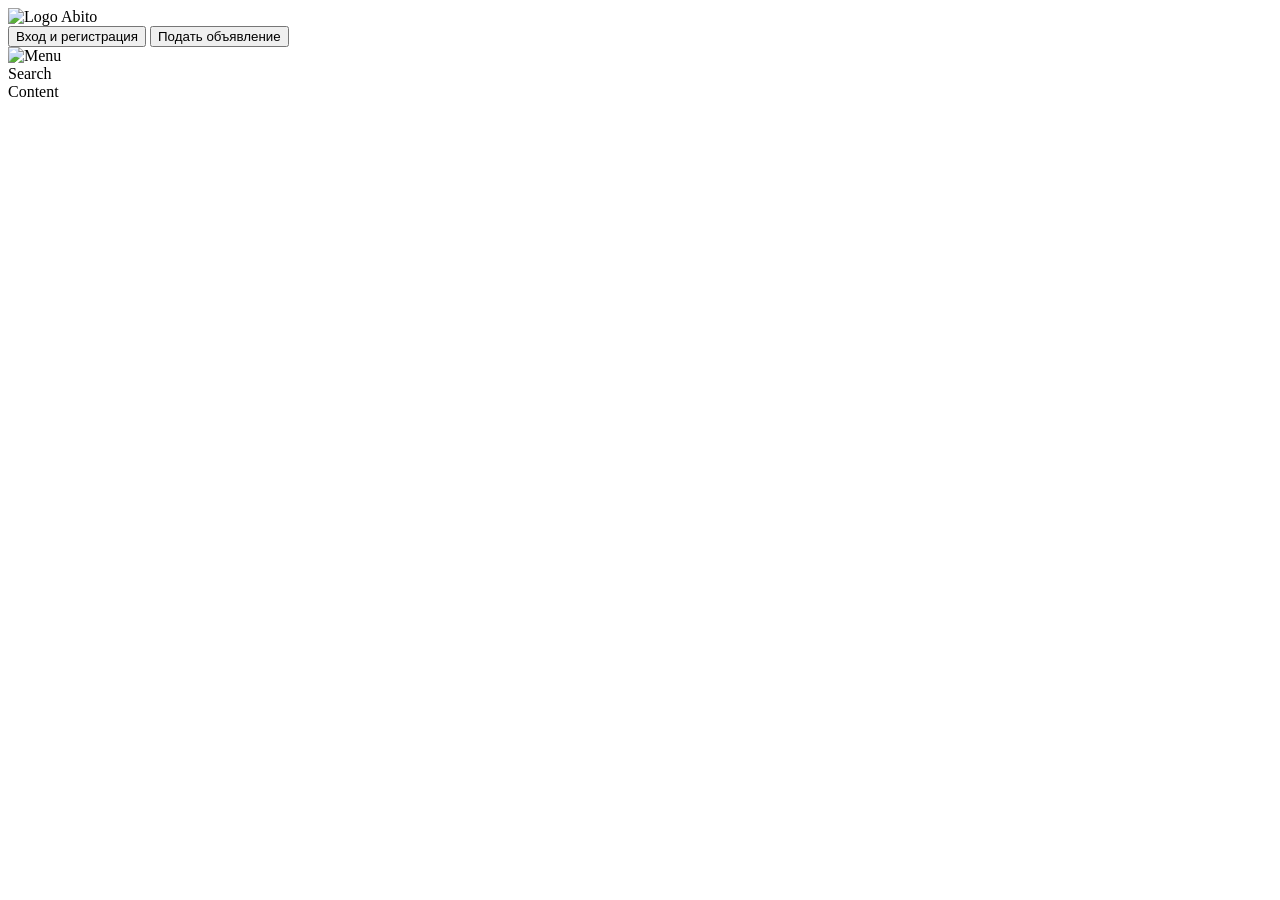
==== index.html @ ae2ff31c "Add files via upload" ====
<!DOCTYPE html>
<html lang="ru">
<head>
  <meta charset="UTF-8">
  <meta name="viewport" content="width=device-width, initial-scale=1.0">
  <title>Abito</title>
  <link rel="stylesheet" href="./css/style.css">
</head>
<body>
  <header class="header">
    <div class="container">
      <div class="header-box flex">
        <div class="header-logo flex">
          <img src="./image/logo.svg" alt="Logo">
          <span>Abito</span>
        </div>
        <div class="header-controls flex">
          <button class="btn btn-outline">
            Вход и регистрация
          </button>
          <button class="btn btn-primary">
            Подать объявление
          </button>
        </div>
        <div class="header-burger">
          <img src="/image/burger-menu.svg" alt="Menu">
        </div>
      </div>
    </div>
  </header>
  <div>Search</div>
  <main>Content</main>
</body>
</html>
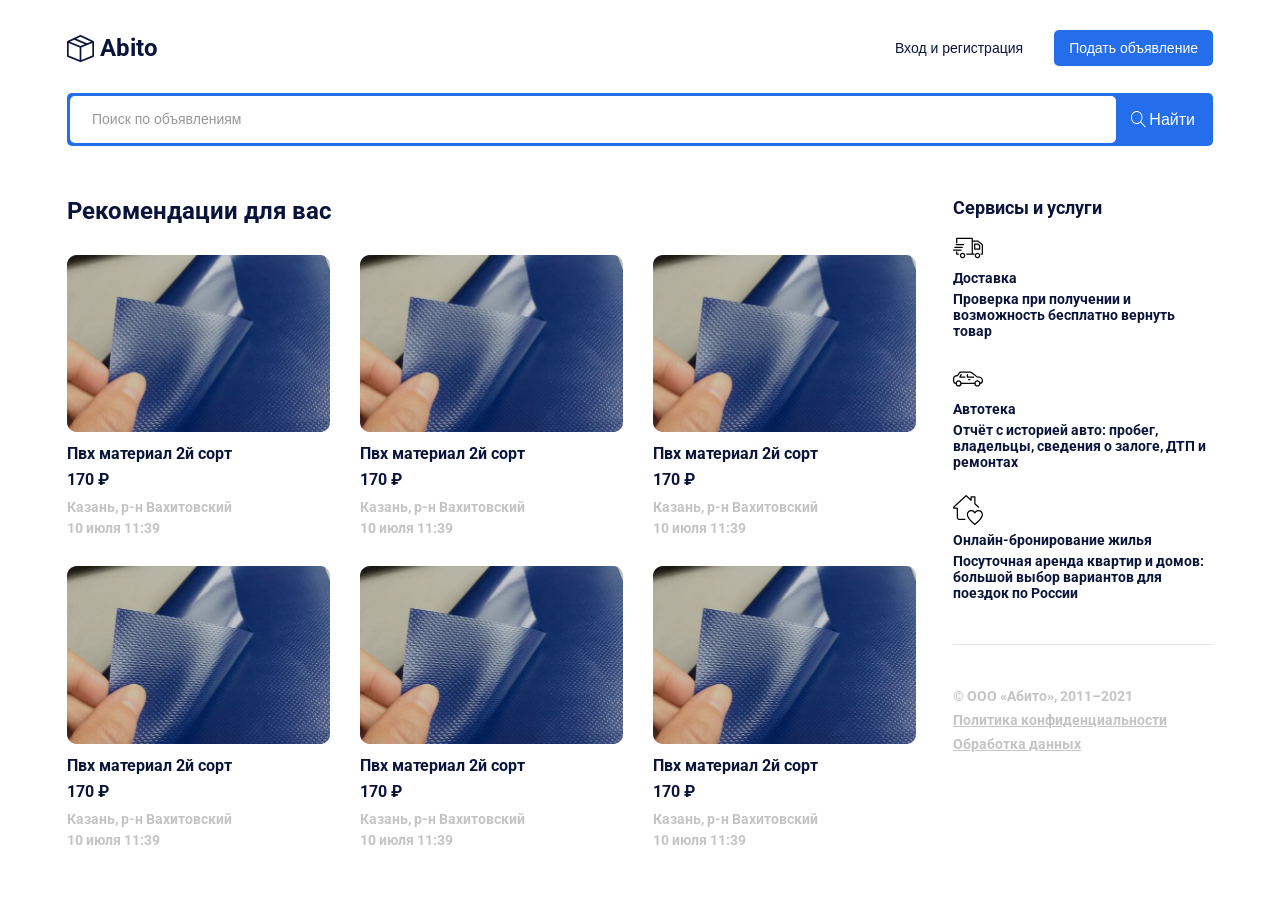
==== commit 4551cc23: "Add files via upload" ====
--- a/index.html
+++ b/index.html
@@ -10,10 +10,10 @@
   <header class="header">
     <div class="container">
       <div class="header-box flex">
-        <div class="header-logo flex">
+        <a href="/" class="header-logo flex">
           <img src="./image/logo.svg" alt="Logo">
           <span>Abito</span>
-        </div>
+        </a>
         <div class="header-controls flex">
           <button class="btn btn-outline">
             Вход и регистрация
@@ -28,7 +28,138 @@
       </div>
     </div>
   </header>
-  <div>Search</div>
-  <main>Content</main>
+  <main>
+    <section class="search">
+      <div class="container">
+        <div class="search-box flex">
+          <input type="text" placeholder="Поиск по объявлениям">
+          <button class="btn btn-primary btn-search flex">
+            <img src="./image/search.svg" alt="Search">
+            <span>Найти</span>
+          </button>
+        </div>
+      </div>
+    </section>
+    <section class="content">
+      <div class="container">
+        <div class="content-box flex">
+          <div class="content-main">
+            <h2 class="content-main__title">
+              Рекомендации для вас
+            </h2>
+            <div class="content-main__list flex">
+              <a href="./product.html" class="content-main__list-item flex">
+                <div class="content-main__list-item--image flex">
+                  <img src="./image/bg-item.png" alt="Card-image">
+                </div>
+                <h5 class="content-main__list-item--title">
+                  Пвх материал 2й сорт
+                </h5>
+                <span class="content-main__list-item--price">170 ₽</span>
+                <span class="content-main__list-item--address">Казань, р-н Вахитовский</span>
+                <span class="content-main__list-item--date">10 июля 11:39</span>
+              </a>
+              <a href="./product.html" class="content-main__list-item flex">
+                <div class="content-main__list-item--image flex">
+                  <img src="./image/bg-item.png" alt="Card-image">
+                </div>
+                <h5 class="content-main__list-item--title">
+                  Пвх материал 2й сорт
+                </h5>
+                <span class="content-main__list-item--price">170 ₽</span>
+                <span class="content-main__list-item--address">Казань, р-н Вахитовский</span>
+                <span class="content-main__list-item--date">10 июля 11:39</span>
+              </a>
+              <a href="./product.html" class="content-main__list-item flex">
+                <div class="content-main__list-item--image flex">
+                  <img src="./image/bg-item.png" alt="Card-image">
+                </div>
+                <h5 class="content-main__list-item--title">
+                  Пвх материал 2й сорт
+                </h5>
+                <span class="content-main__list-item--price">170 ₽</span>
+                <span class="content-main__list-item--address">Казань, р-н Вахитовский</span>
+                <span class="content-main__list-item--date">10 июля 11:39</span>
+              </a>
+              <a href="./product.html" class="content-main__list-item flex">
+                <div class="content-main__list-item--image flex">
+                  <img src="./image/bg-item.png" alt="Card-image">
+                </div>
+                <h5 class="content-main__list-item--title">
+                  Пвх материал 2й сорт
+                </h5>
+                <span class="content-main__list-item--price">170 ₽</span>
+                <span class="content-main__list-item--address">Казань, р-н Вахитовский</span>
+                <span class="content-main__list-item--date">10 июля 11:39</span>
+              </a>
+              <a href="./product.html" class="content-main__list-item flex">
+                <div class="content-main__list-item--image flex">
+                  <img src="./image/bg-item.png" alt="Card-image">
+                </div>
+                <h5 class="content-main__list-item--title">
+                  Пвх материал 2й сорт
+                </h5>
+                <span class="content-main__list-item--price">170 ₽</span>
+                <span class="content-main__list-item--address">Казань, р-н Вахитовский</span>
+                <span class="content-main__list-item--date">10 июля 11:39</span>
+              </a>
+              <a href="./product.html" class="content-main__list-item flex">
+                <div class="content-main__list-item--image flex">
+                  <img src="./image/bg-item.png" alt="Card-image">
+                </div>
+                <h5 class="content-main__list-item--title">
+                  Пвх материал 2й сорт
+                </h5>
+                <span class="content-main__list-item--price">170 ₽</span>
+                <span class="content-main__list-item--address">Казань, р-н Вахитовский</span>
+                <span class="content-main__list-item--date">10 июля 11:39</span>
+              </a>
+            </div>
+          </div>
+          <div class="content-side">
+            <h3 class="content-side__title">
+              Сервисы и услуги
+            </h3>
+            <div class="content-side__box">
+              <div class="content-side__list flex">
+                <div class="content-side__list-item flex">
+                  <img src="./image/truck.svg" alt="Truck">
+                  <h5 class="content-side__list-item--title">
+                    Доставка
+                  </h5>
+                  <p class="content-side__list-item--text">
+                    Проверка при получении и возможность бесплатно вернуть товар
+                  </p>
+                </div>
+                <div class="content-side__list-item flex">
+                  <img src="./image/car.svg" alt="Car">
+                  <h5 class="content-side__list-item--title">
+                    Автотека
+                  </h5>
+                  <p class="content-side__list-item--text">
+                    Отчёт с историей авто: пробег, владельцы, сведения о залоге, ДТП и ремонтах
+                  </p>
+                </div>
+                <div class="content-side__list-item flex">
+                  <img src="./image/house.svg" alt="House">
+                  <h5 class="content-side__list-item--title">
+                    Онлайн-бронирование жилья
+                  </h5>
+                  <p class="content-side__list-item--text">
+                    Посуточная аренда квартир и домов: большой выбор вариантов для поездок по России
+                  </p>
+                </div>
+              </div>
+              <div class="content-side__footer flex">
+                <p class="content-side__footer-copyright">© ООО «Абито», 2011–2021</p>
+                <a class="content-side__footer-link" href="#">Политика конфиденциальности</a>
+                <a class="content-side__footer-link" href="#">Обработка данных</a>
+              </div>
+            </div>
+          </div>
+        </div>
+      </div>
+    </section>
+  </main>
 </body>
 </html>
--- a/css/style.css
+++ b/css/style.css
@@ -0,0 +1,390 @@
+* {
+  box-sizing: border-box;
+}
+
+body {
+  margin: 0;
+  font-family: Roboto;
+}
+
+a {
+  cursor: pointer;
+  text-decoration: none;
+}
+
+@font-face {
+  font-family: 'Roboto';
+  src: url('/fonts/RobotoBold.woff2') format('woff2');
+  font-weight: 700;
+  font-style: normal;
+  font-display: swap;
+}
+
+.container {
+  margin: 0 auto;
+  padding: 0 12px;
+  max-width: 1170px;
+  width: 100%;
+}
+
+.flex {
+  display: flex;
+}
+
+.header {
+  padding: 30px 0 27px 0;
+}
+
+.header-box {
+  justify-content: space-between;
+  align-items: center;
+}
+
+.header-logo {
+  justify-content: flex-start;
+  align-items: center;
+  gap: 6px;
+}
+
+.header-logo span {
+  font-size: 24px;
+  font-weight: 700;
+  line-height: 28px;
+  color: #0a143a;
+  transition: color 0.3s ease-in-out;
+}
+
+.header-logo:hover span {
+  color: #256eeb;
+}
+
+.header-controls {
+  flex-direction: row;
+  gap: 25px;
+}
+
+.btn {
+  font-size: 14px;
+  font-weight: 400;
+  line-height: 16px;
+  border: none;
+  outline: none;
+  cursor: pointer;
+}
+
+.btn-outline {
+  background-color: transparent;
+  color: #0a143a;
+  transition: color 0.3s ease-in-out;
+}
+
+.btn-outline:hover {
+  color: #256eeb;
+}
+
+.btn-primary {
+  padding: 10px 15px;
+  border-radius: 5px;
+  background: #256eeb;
+  color: #ffffff;
+}
+
+.header-burger {
+  display: none;
+  width: 30px;
+  height: 30px;
+}
+
+.search {
+  margin-bottom: 51px;
+}
+
+.search-box {
+  padding: 3px;
+  justify-content: flex-start;
+  align-items: center;
+  width: 100%;
+  border-radius: 5px;
+  background: #256eeb;
+}
+
+.search-box input {
+  padding: 16px 22px;
+  min-width: 0;
+  flex-grow: 1;
+  outline: none;
+  border: none;
+  border-radius: 5px;
+}
+
+.search-box input::placeholder {
+  font-size: 14px;
+  font-weight: 400;
+  line-height: 16px;
+  opacity: 0.4;
+  color: #000000;
+}
+
+.btn-search {
+  align-items: center;
+  gap: 3px;
+}
+
+.btn-search span {
+  font-size: 16px;
+  line-height: 19px;
+}
+
+.content-box {
+  justify-content: space-between;
+  align-items: flex-start;
+  gap: 37px;
+}
+
+.content-main {
+  flex-grow: 1;
+}
+
+.content-main__title {
+  margin: 0;
+  margin-bottom: 30px;
+  font-size: 24px;
+  font-weight: 700;
+  line-height: 28px;
+  color: #0a143a;
+}
+
+.content-main__list {
+  justify-content: space-between;
+  flex-wrap: wrap;
+  row-gap: 30px;
+}
+
+.content-main__list-item {
+  flex-direction: column;
+  align-items: flex-start;
+  width: calc((100% - 60px) / 3);
+  overflow: hidden;
+}
+
+.content-main__list-item--image {
+  margin-bottom: 12px;
+  width: 100%;
+}
+
+.content-main__list-item--image img {
+  width: 100%;
+}
+
+.content-main__list-item--title {
+  margin: 0;
+  margin-bottom: 7px;
+  font-size: 16px;
+  font-weight: 700;
+  line-height: 19px;
+  color: #0a143a;
+  transition: color 0.3s ease-in-out;
+}
+
+.content-main__list-item:hover .content-main__list-item--title {
+  color: #256eeb;
+}
+
+.content-main__list-item--price {
+  margin-bottom: 10px;
+  font-size: 16px;
+  font-weight: 700;
+  line-height: 19px;
+  color: #0a143a;
+}
+
+.content-main__list-item--address,
+.content-main__list-item--date {
+  font-size: 14px;
+  font-weight: 400;
+  line-height: 16px;
+  color: #c4c4c4;
+}
+
+.content-main__list-item--address {
+  margin-bottom: 5px;
+}
+
+.content-side {
+  width: 260px;
+  min-width: 260px;
+}
+
+.content-side__title {
+  margin: 0;
+  margin-bottom: 15px;
+  font-size: 18px;
+  font-weight: 700;
+  line-height: 21px;
+  color: #0a143a;
+}
+
+.content-side__list {
+  margin-bottom: 43px;
+  padding-bottom: 43px;
+  flex-direction: column;
+  justify-content: space-between;
+  gap: 25px;
+  border-bottom: 1px solid #e5e5e5;
+}
+
+.content-side__list-item {
+  flex-direction: column;
+  align-items: flex-start;
+  height: 100%;
+}
+
+.content-side__list-item img {
+  margin-bottom: 7px;
+}
+
+.content-side__list-item--title {
+  margin: 0;
+  margin-bottom: 5px;
+  font-size: 14px;
+  font-weight: 700;
+  line-height: 16px;
+  color: #0a143a;
+}
+
+.content-side__list-item--text {
+  margin: 0;
+  font-size: 14px;
+  font-weight: 400;
+  line-height: 16px;
+  color: #0a143a;
+}
+
+.content-side__footer {
+  flex-direction: column;
+  gap: 8px;
+}
+
+.content-side__footer-copyright,
+.content-side__footer-link {
+  margin: 0;
+  font-size: 14px;
+  font-weight: 400;
+  line-height: 16px;
+  color: #c4c4c4;
+}
+
+.content-side__footer-link {
+  transition: color 0.3 ease-in-out;
+  text-decoration: underline;
+}
+
+.content-side__footer-link:hover {
+  color: #256eeb;
+}
+
+.content-product {
+  flex-grow: 1;
+  gap: 30px;
+}
+
+.content-product__left,
+.content-product__right {
+  flex-basis: 50%;
+}
+
+.content-product__left-title,
+.content-product__right-price {
+  margin: 0;
+  margin-bottom: 25px;
+  font-size: 24px;
+  font-weight: 700;
+  line-height: 28px;
+  color: #0a143a;
+}
+
+.content-product__left img {
+  margin-bottom: 20px;
+  width: 100%;
+}
+
+.content-product__left-text {
+  margin: 0;
+  font-size: 14px;
+  font-weight: 400;
+  line-height: 140%;
+  color: #0a143a;
+}
+
+.btn-large {
+  width: 264px;
+  height: 54px;
+}
+
+@media (max-width: 1200px) {
+  .container {
+    max-width: 930px;
+  }
+
+  .content-main__list-item {
+    width: calc((100% - 30px) / 2);
+  }
+}
+
+@media (max-width: 991px) {
+  .container {
+    max-width: 730px;
+  }
+
+  .content-box {
+    flex-direction: column;
+  }
+
+  .content-main,
+  .content-side {
+    width: 100%;
+  }
+
+  .content-side {
+    min-width: 0;
+  }
+
+  .content-product {
+    flex-direction: column;
+    width: 100%;
+  }
+
+  .content-product__left,
+  .content-product__right {
+    flex-basis: 100%;
+    width: 100%;
+  }
+}
+
+@media (max-width: 786px) {
+  .container {
+    max-width: 100%;
+  }
+
+  .header-controls {
+    display: none;
+  }
+
+  .header-burger {
+    display: block;
+  }
+
+  .btn-search span {
+    display: none;
+  }
+}
+
+@media (max-width: 480px) {
+  .content-main__list-item {
+    width: 100%;
+  }
+
+  .content-side__list-item--text {
+    width: 217px;
+  }
+}
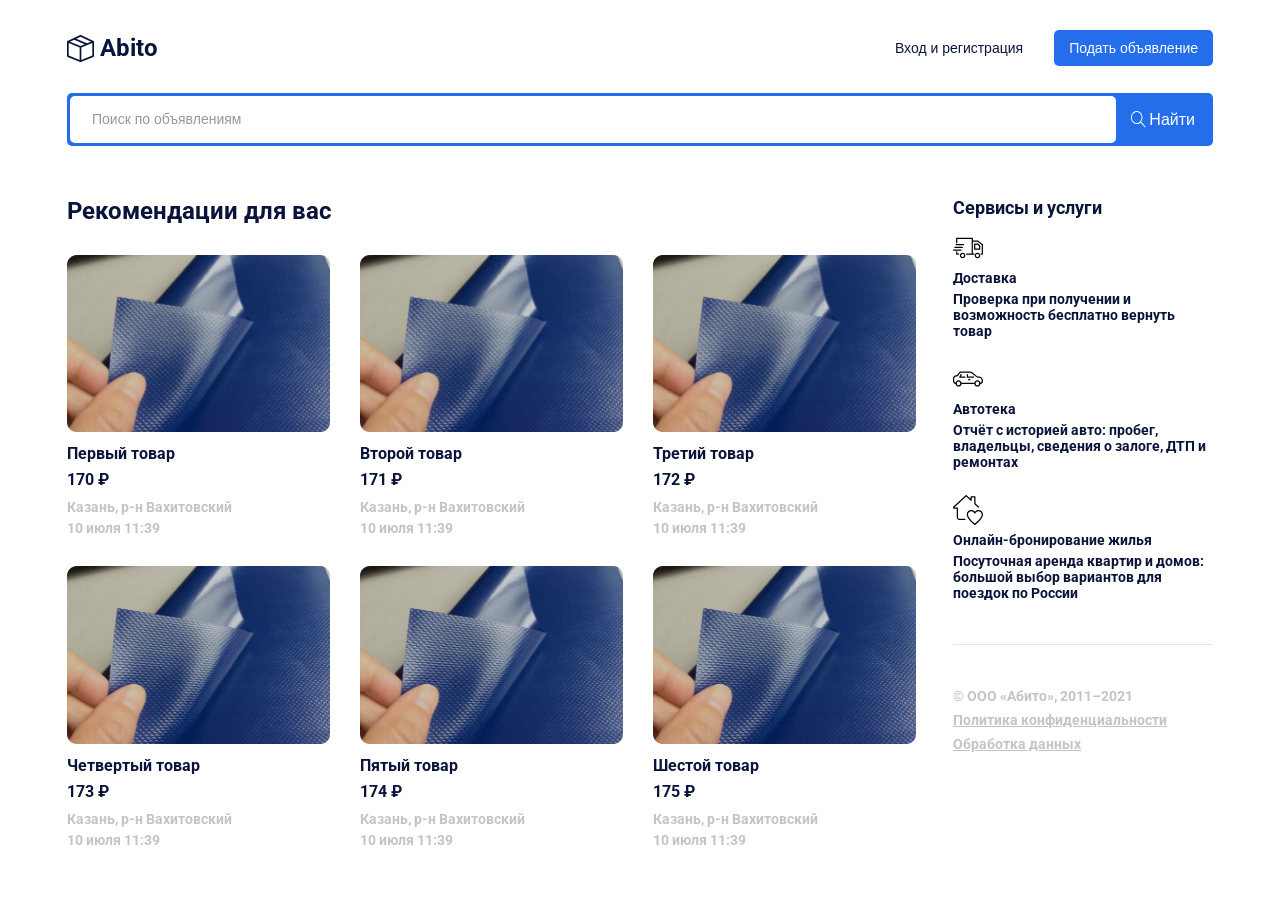
==== commit 8cb57ccd: "Add files via upload" ====
--- a/index.html
+++ b/index.html
@@ -5,6 +5,7 @@
   <meta name="viewport" content="width=device-width, initial-scale=1.0">
   <title>Abito</title>
   <link rel="stylesheet" href="./css/style.css">
+  <script defer src="./js/main.js"></script>
 </head>
 <body>
   <header class="header">
@@ -48,72 +49,7 @@
               Рекомендации для вас
             </h2>
             <div class="content-main__list flex">
-              <a href="./product.html" class="content-main__list-item flex">
-                <div class="content-main__list-item--image flex">
-                  <img src="./image/bg-item.png" alt="Card-image">
-                </div>
-                <h5 class="content-main__list-item--title">
-                  Пвх материал 2й сорт
-                </h5>
-                <span class="content-main__list-item--price">170 ₽</span>
-                <span class="content-main__list-item--address">Казань, р-н Вахитовский</span>
-                <span class="content-main__list-item--date">10 июля 11:39</span>
-              </a>
-              <a href="./product.html" class="content-main__list-item flex">
-                <div class="content-main__list-item--image flex">
-                  <img src="./image/bg-item.png" alt="Card-image">
-                </div>
-                <h5 class="content-main__list-item--title">
-                  Пвх материал 2й сорт
-                </h5>
-                <span class="content-main__list-item--price">170 ₽</span>
-                <span class="content-main__list-item--address">Казань, р-н Вахитовский</span>
-                <span class="content-main__list-item--date">10 июля 11:39</span>
-              </a>
-              <a href="./product.html" class="content-main__list-item flex">
-                <div class="content-main__list-item--image flex">
-                  <img src="./image/bg-item.png" alt="Card-image">
-                </div>
-                <h5 class="content-main__list-item--title">
-                  Пвх материал 2й сорт
-                </h5>
-                <span class="content-main__list-item--price">170 ₽</span>
-                <span class="content-main__list-item--address">Казань, р-н Вахитовский</span>
-                <span class="content-main__list-item--date">10 июля 11:39</span>
-              </a>
-              <a href="./product.html" class="content-main__list-item flex">
-                <div class="content-main__list-item--image flex">
-                  <img src="./image/bg-item.png" alt="Card-image">
-                </div>
-                <h5 class="content-main__list-item--title">
-                  Пвх материал 2й сорт
-                </h5>
-                <span class="content-main__list-item--price">170 ₽</span>
-                <span class="content-main__list-item--address">Казань, р-н Вахитовский</span>
-                <span class="content-main__list-item--date">10 июля 11:39</span>
-              </a>
-              <a href="./product.html" class="content-main__list-item flex">
-                <div class="content-main__list-item--image flex">
-                  <img src="./image/bg-item.png" alt="Card-image">
-                </div>
-                <h5 class="content-main__list-item--title">
-                  Пвх материал 2й сорт
-                </h5>
-                <span class="content-main__list-item--price">170 ₽</span>
-                <span class="content-main__list-item--address">Казань, р-н Вахитовский</span>
-                <span class="content-main__list-item--date">10 июля 11:39</span>
-              </a>
-              <a href="./product.html" class="content-main__list-item flex">
-                <div class="content-main__list-item--image flex">
-                  <img src="./image/bg-item.png" alt="Card-image">
-                </div>
-                <h5 class="content-main__list-item--title">
-                  Пвх материал 2й сорт
-                </h5>
-                <span class="content-main__list-item--price">170 ₽</span>
-                <span class="content-main__list-item--address">Казань, р-н Вахитовский</span>
-                <span class="content-main__list-item--date">10 июля 11:39</span>
-              </a>
+
             </div>
           </div>
           <div class="content-side">
